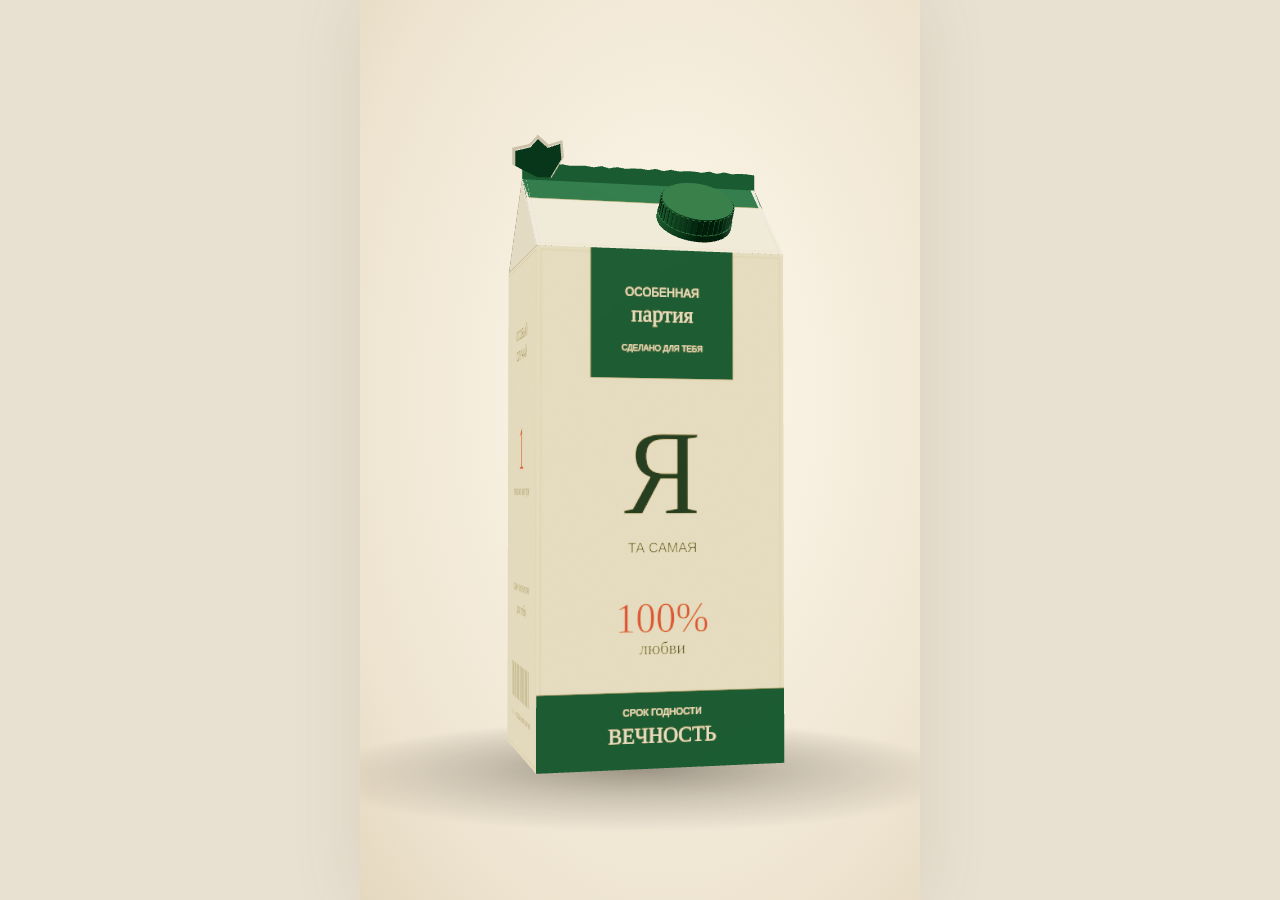
==== for-ya/index.html @ a5deb1b9 "Create index.html" ====
<!doctype html><html lang="ru"><head><meta charset="UTF-8"><meta name="viewport" content="width=device-width, initial-scale=1, viewport-fit=cover"><meta name="theme-color" content="#eee5d3"><title>Для Я — письмо внутри</title><meta name="description" content="Личное письмо для Я и Руслана."><link rel="icon" href="data:image/svg+xml,%3Csvg xmlns='http://www.w3.org/2000/svg' viewBox='0 0 32 32'%3E%3Crect width='32' height='32' rx='8' fill='%231c4536'/%3E%3Cpath d='M7 11h18v13H7zM7 11l9 7 9-7' fill='none' stroke='%23f4e8c8' stroke-width='2'/%3E%3C/svg%3E"><link rel="stylesheet" href="../style.css"></head><body>
<main id="experience" class="milk"><div id="bar-background" aria-hidden="true"></div><div class="bar-vignette" aria-hidden="true"></div><div id="stage" role="group" aria-label="Коробка для Я"><canvas id="scene" aria-hidden="true"></canvas></div><button id="tear-hit" class="object-hit" aria-label="Надорванный угол коробки" aria-describedby="edge-description"></button><span id="edge-description" class="sr-only">Потяните за угол, чтобы разорвать упаковку. С клавиатуры — нажмите Enter.</span><button id="paper-hit" class="object-hit" aria-label="Взять и раскрыть письмо" hidden></button><div id="loading" role="status">…</div><button id="fallback" hidden>Прочитать письмо</button><div class="subtitle" id="subtitle" aria-live="polite"></div></main>
<dialog id="letter" aria-labelledby="letter-title"><button id="close-letter" aria-label="Закрыть письмо">×</button><article class="paper"><h1 id="letter-title">Я,</h1><div id="letter-content"><p>Здесь будет твоё письмо.</p></div><div class="letter-end">С любовью,<br><em>твой друг</em></div></article></dialog><script type="module" src="../app.js"></script></body></html>
---- style.css ----
:root{font-family:Arial,Helvetica,sans-serif;color:#244436;background:#e8e0d1;font-synthesis:none}*{box-sizing:border-box}html,body{margin:0;min-height:100%;overscroll-behavior:none}button{-webkit-tap-highlight-color:transparent;cursor:pointer;font:inherit}button:focus-visible{outline:2px solid #9c743e;outline-offset:5px}[hidden]{display:none!important}#experience{position:relative;margin:auto;width:100%;max-width:560px;height:100vh;height:100svh;overflow:hidden;background:radial-gradient(ellipse at 55% 44%,#fff9ed,#ede3cf 78%,#e5d8bf);isolation:isolate}.bar{background:#100a06!important;color:#f2e5cb}.bar #bar-background{opacity:1}#stage{position:absolute;inset:0}#scene{display:block;width:100%;height:100%;touch-action:none;user-select:none;-webkit-user-select:none}#bar-background{position:absolute;inset:0;background:url('assets/bar-ruslan-c.png') center center/cover no-repeat;opacity:0}.bar-vignette{position:absolute;inset:0;opacity:0;pointer-events:none;background:linear-gradient(0deg,#0b0604b0 0%,transparent 35%,transparent 75%,#09040120)}.bar .bar-vignette{opacity:1}.object-hit{position:absolute;z-index:3;transform:translate(-50%,-50%);border:0;background:transparent;border-radius:8px;touch-action:none;user-select:none;-webkit-user-select:none}.object-hit:focus-visible{outline-offset:0;outline:2px dashed #8c734488}.grabbing,.grabbing .object-hit{cursor:grabbing}#loading{position:absolute;inset:48% 0 auto;text-align:center;font-family:Georgia,serif;font-size:30px;z-index:6;pointer-events:none}#fallback{position:absolute;left:50%;top:57%;transform:translateX(-50%);border:0;padding:16px 24px;background:#244436;color:#fff4d9;border-radius:4px;z-index:6}.subtitle{position:absolute;bottom:calc(27% + env(safe-area-inset-bottom));left:50%;transform:translateX(-50%);white-space:nowrap;font-family:Georgia,'Times New Roman',serif;font-size:clamp(21px,5.6vw,28px);font-weight:400;line-height:1.4;letter-spacing:.01em;text-shadow:0 2px 10px #000;opacity:0;transition:opacity .5s;background:#0c070455;padding:8px 15px;border-radius:3px;pointer-events:none}.subtitle.visible{opacity:1}.reset{position:absolute;right:20px;top:calc(18px + env(safe-area-inset-top));z-index:7;font-size:13px;letter-spacing:.02em;background:#f5ecd9aa;color:#66573d;border:1px solid #b7a78966;border-radius:20px;padding:9px 14px;backdrop-filter:blur(8px)}.bar .reset{background:#100a0688;color:#f1e2c5;border-color:#d4bf9444}.sr-only{position:absolute;width:1px;height:1px;padding:0;margin:-1px;overflow:hidden;clip:rect(0,0,0,0);white-space:nowrap;border:0}dialog{padding:0;border:0;background:#f4ead6;color:#443a2d;width:min(470px,calc(100% - 32px));max-height:calc(100svh - 80px);box-shadow:0 15px 65px #0005;opacity:0;transform:translateY(12px) scale(.96);transition:opacity .35s,transform .45s;overflow:auto;overscroll-behavior:contain}dialog[open]{opacity:1;transform:translateY(0) scale(1)}@starting-style{dialog[open]{opacity:0;transform:translateY(12px) scale(.96)}}dialog::backdrop{background:#0a080477;backdrop-filter:blur(7px)}.paper{padding:52px 32px 45px;min-height:400px;background:linear-gradient(0deg,transparent 33%,#bba58316 33.1%,transparent 33.6%,transparent 66%,#bba58316 66.1%,transparent 66.6%)}#close-letter{position:absolute;right:9px;top:7px;width:44px;height:44px;background:none;border:0;color:#8c7c61;font-size:28px}h1{font:italic 44px Georgia,'Times New Roman',serif;margin:15px 0 29px;letter-spacing:-.02em}p{font:19px/1.85 Georgia,'Times New Roman',serif;margin:0 0 20px}.letter-end{margin-top:45px;font:16px/1.7 Arial,sans-serif}.letter-end em{font:italic 23px Georgia,serif}@media(min-width:760px){#experience{box-shadow:0 0 65px #78684520}}@media(prefers-reduced-motion:reduce){*,*::before,*::after{transition:none!important}}
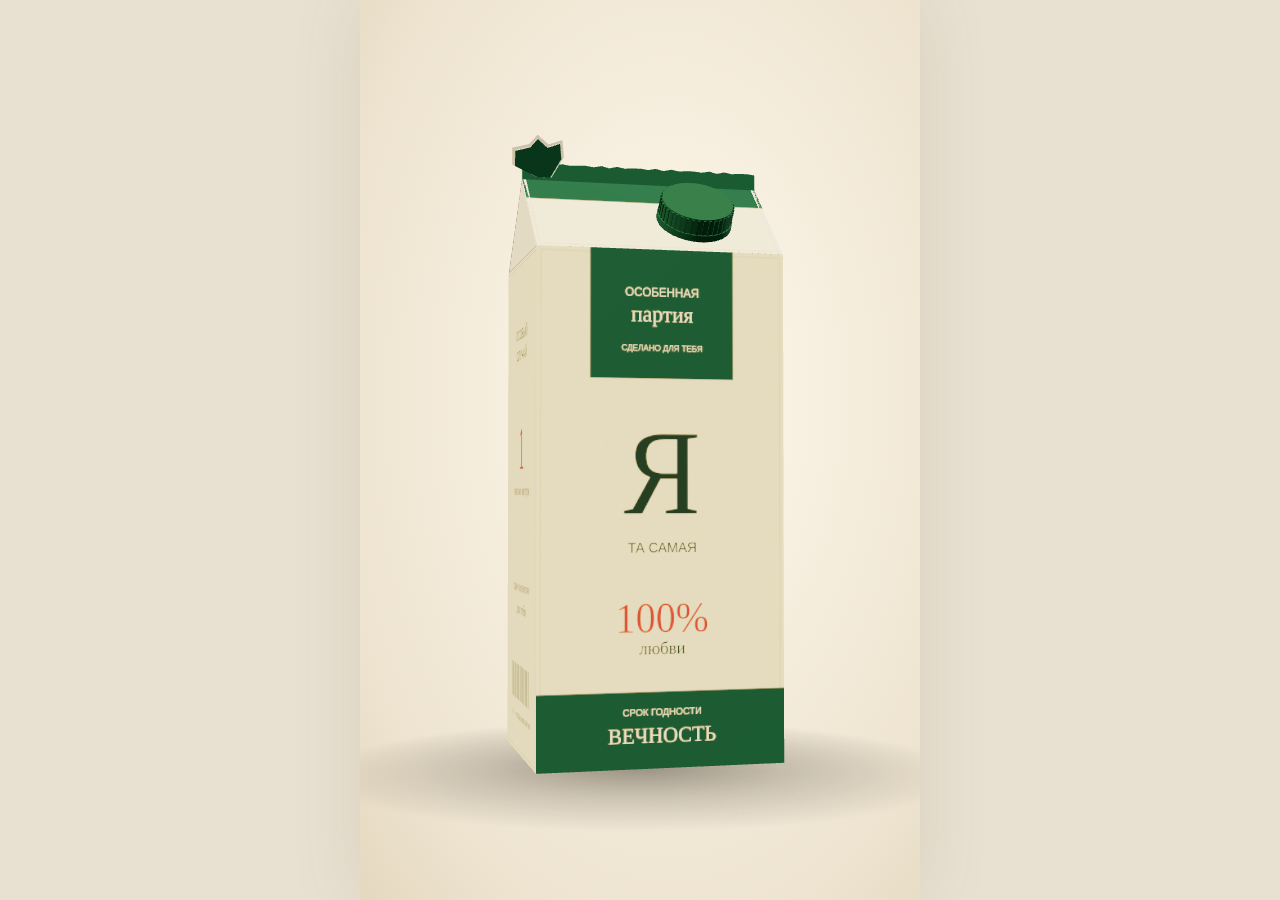
==== commit 57254a43: "Publish Lisa’s final poem at the NFC address" ====
--- a/for-ya/index.html
+++ b/for-ya/index.html
@@ -1,3 +1,47 @@
-<!doctype html><html lang="ru"><head><meta charset="UTF-8"><meta name="viewport" content="width=device-width, initial-scale=1, viewport-fit=cover"><meta name="theme-color" content="#eee5d3"><title>Для Я — письмо внутри</title><meta name="description" content="Личное письмо для Я и Руслана."><link rel="icon" href="data:image/svg+xml,%3Csvg xmlns='http://www.w3.org/2000/svg' viewBox='0 0 32 32'%3E%3Crect width='32' height='32' rx='8' fill='%231c4536'/%3E%3Cpath d='M7 11h18v13H7zM7 11l9 7 9-7' fill='none' stroke='%23f4e8c8' stroke-width='2'/%3E%3C/svg%3E"><link rel="stylesheet" href="../style.css"></head><body>
+<!doctype html><html lang="ru"><head><meta charset="UTF-8"><meta name="viewport" content="width=device-width, initial-scale=1, viewport-fit=cover"><meta name="theme-color" content="#eee5d3"><title>Для Я — письмо внутри</title><meta name="description" content="Личное письмо для Я и Руслана."><link rel="icon" href="data:image/svg+xml,%3Csvg xmlns='http://www.w3.org/2000/svg' viewBox='0 0 32 32'%3E%3Crect width='32' height='32' rx='8' fill='%231c4536'/%3E%3Cpath d='M7 11h18v13H7zM7 11l9 7 9-7' fill='none' stroke='%23f4e8c8' stroke-width='2'/%3E%3C/svg%3E"><link rel="stylesheet" href="../style.css"><style>.poem p{font-size:clamp(16px,4.25vw,18px);line-height:1.7;margin:0 0 1.5em;overflow-wrap:break-word}.poem p:last-child{margin-bottom:0}</style></head><body>
 <main id="experience" class="milk"><div id="bar-background" aria-hidden="true"></div><div class="bar-vignette" aria-hidden="true"></div><div id="stage" role="group" aria-label="Коробка для Я"><canvas id="scene" aria-hidden="true"></canvas></div><button id="tear-hit" class="object-hit" aria-label="Надорванный угол коробки" aria-describedby="edge-description"></button><span id="edge-description" class="sr-only">Потяните за угол, чтобы разорвать упаковку. С клавиатуры — нажмите Enter.</span><button id="paper-hit" class="object-hit" aria-label="Взять и раскрыть письмо" hidden></button><div id="loading" role="status">…</div><button id="fallback" hidden>Прочитать письмо</button><div class="subtitle" id="subtitle" aria-live="polite"></div></main>
-<dialog id="letter" aria-labelledby="letter-title"><button id="close-letter" aria-label="Закрыть письмо">×</button><article class="paper"><h1 id="letter-title">Я,</h1><div id="letter-content"><p>Здесь будет твоё письмо.</p></div><div class="letter-end">С любовью,<br><em>твой друг</em></div></article></dialog><script type="module" src="../app.js"></script></body></html>
+<dialog id="letter" aria-labelledby="letter-title"><button id="close-letter" aria-label="Закрыть письмо">×</button><article class="paper"><h1 id="letter-title">Я,</h1><div id="letter-content" class="poem">
+<p>Красота.<br>
+Изящество.<br>
+Блеск глаз.<br>
+Искра.<br>
+Я, кажется, ты влюблена!</p>
+<p>Душа.<br>
+Связь.<br>
+Готовность не облизывать мёд целый час.<br>
+Стоять непоколебимо.</p>
+<p>Откусить поменьше каравая,<br>
+дав мужу насладиться его силой и властью.<br>
+Грамотность.<br>
+Ум.<br>
+Тактичность.</p>
+<p>Я,<br>
+твой верный друг<br>
+отдаст тебя за тридцать рублей,<br>
+чтоб тебя забрал<br>
+добрый, крепкий, сильный зверь —<br>
+медведь,<br>
+медвежонок, каким его видишь ты.</p>
+<p>На кабардинском знаю «упсо»!<br>
+Спасибо, что вы here.</p>
+<p>За Куготовых — каждый поднятый бокал<br>
+четыре дня кряду!</p>
+<p>Кусок торта, который предложат в селе<br>
+с коровами и садом,<br>
+куплю!<br>
+Не задумываясь, друга перебью.<br>
+Толкнут в плечо, скажут: «Двадцатку!»<br>
+Руку подниму,<br>
+во всё горло крикну!</p>
+<p>Московские понты<br>
+на кабардинско-саратовской свадьбе!</p>
+<p>Всё равно дешевле<br>
+того самого лимонада,<br>
+сладко направляющего<br>
+в сторону правды.</p>
+<p>Я вас обоих сильно люблю!<br>
+Пучеглазик и я —<br>
+ваши верные друзья.<br>
+Когда надо — они тут.<br>
+А если что — спрячетесь в теньку.</p>
+</div></article></dialog><script type="module" src="../app.js"></script></body></html>
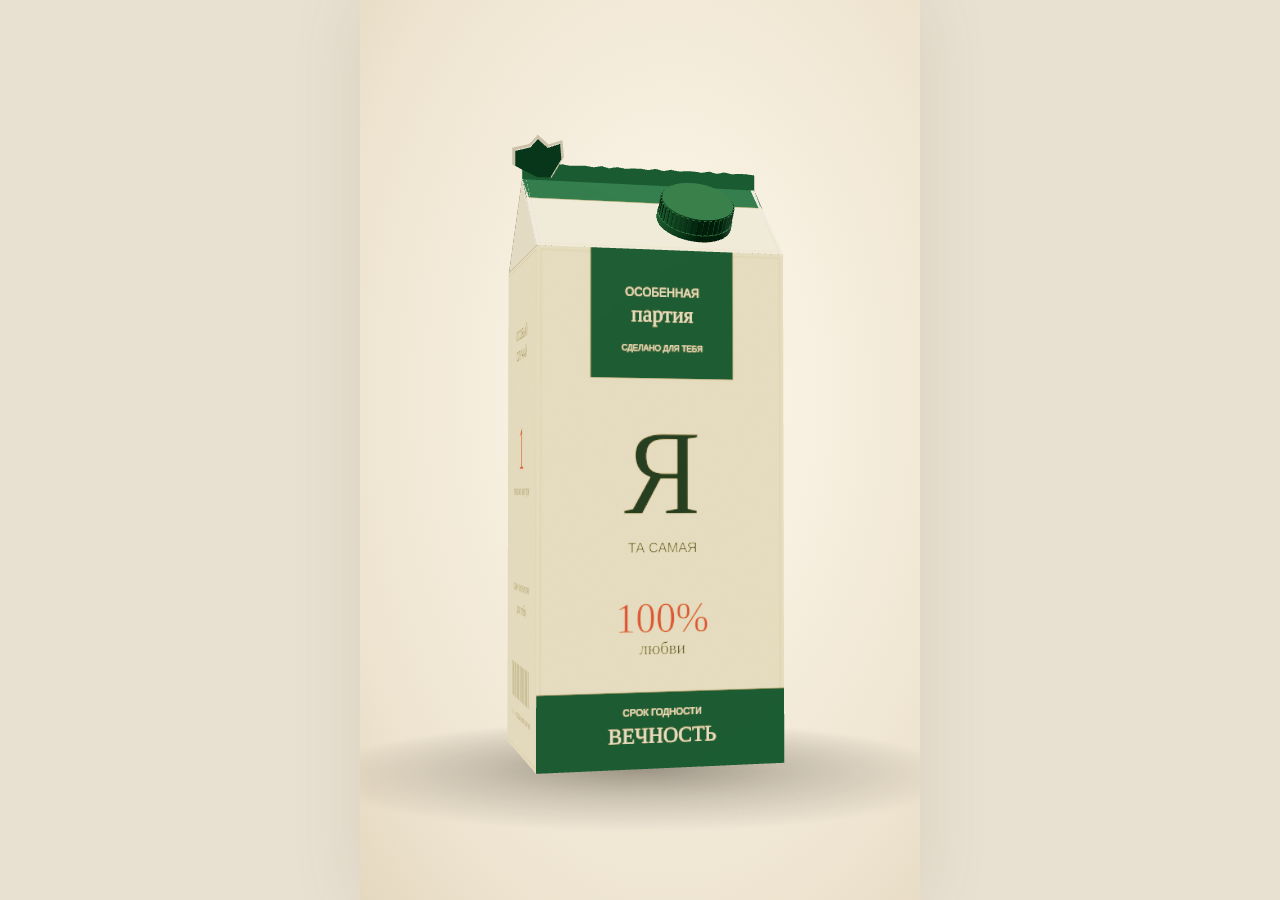
==== commit e348895a: "Load updated carton script without cached placeholders" ====
--- a/for-ya/index.html
+++ b/for-ya/index.html
@@ -44,4 +44,4 @@
 ваши верные друзья.<br>
 Когда надо — они тут.<br>
 А если что — спрячетесь в теньку.</p>
-</div></article></dialog><script type="module" src="../app.js"></script></body></html>
+</div></article></dialog><script type="module" src="../app.js?v=20261016-letters"></script></body></html>
